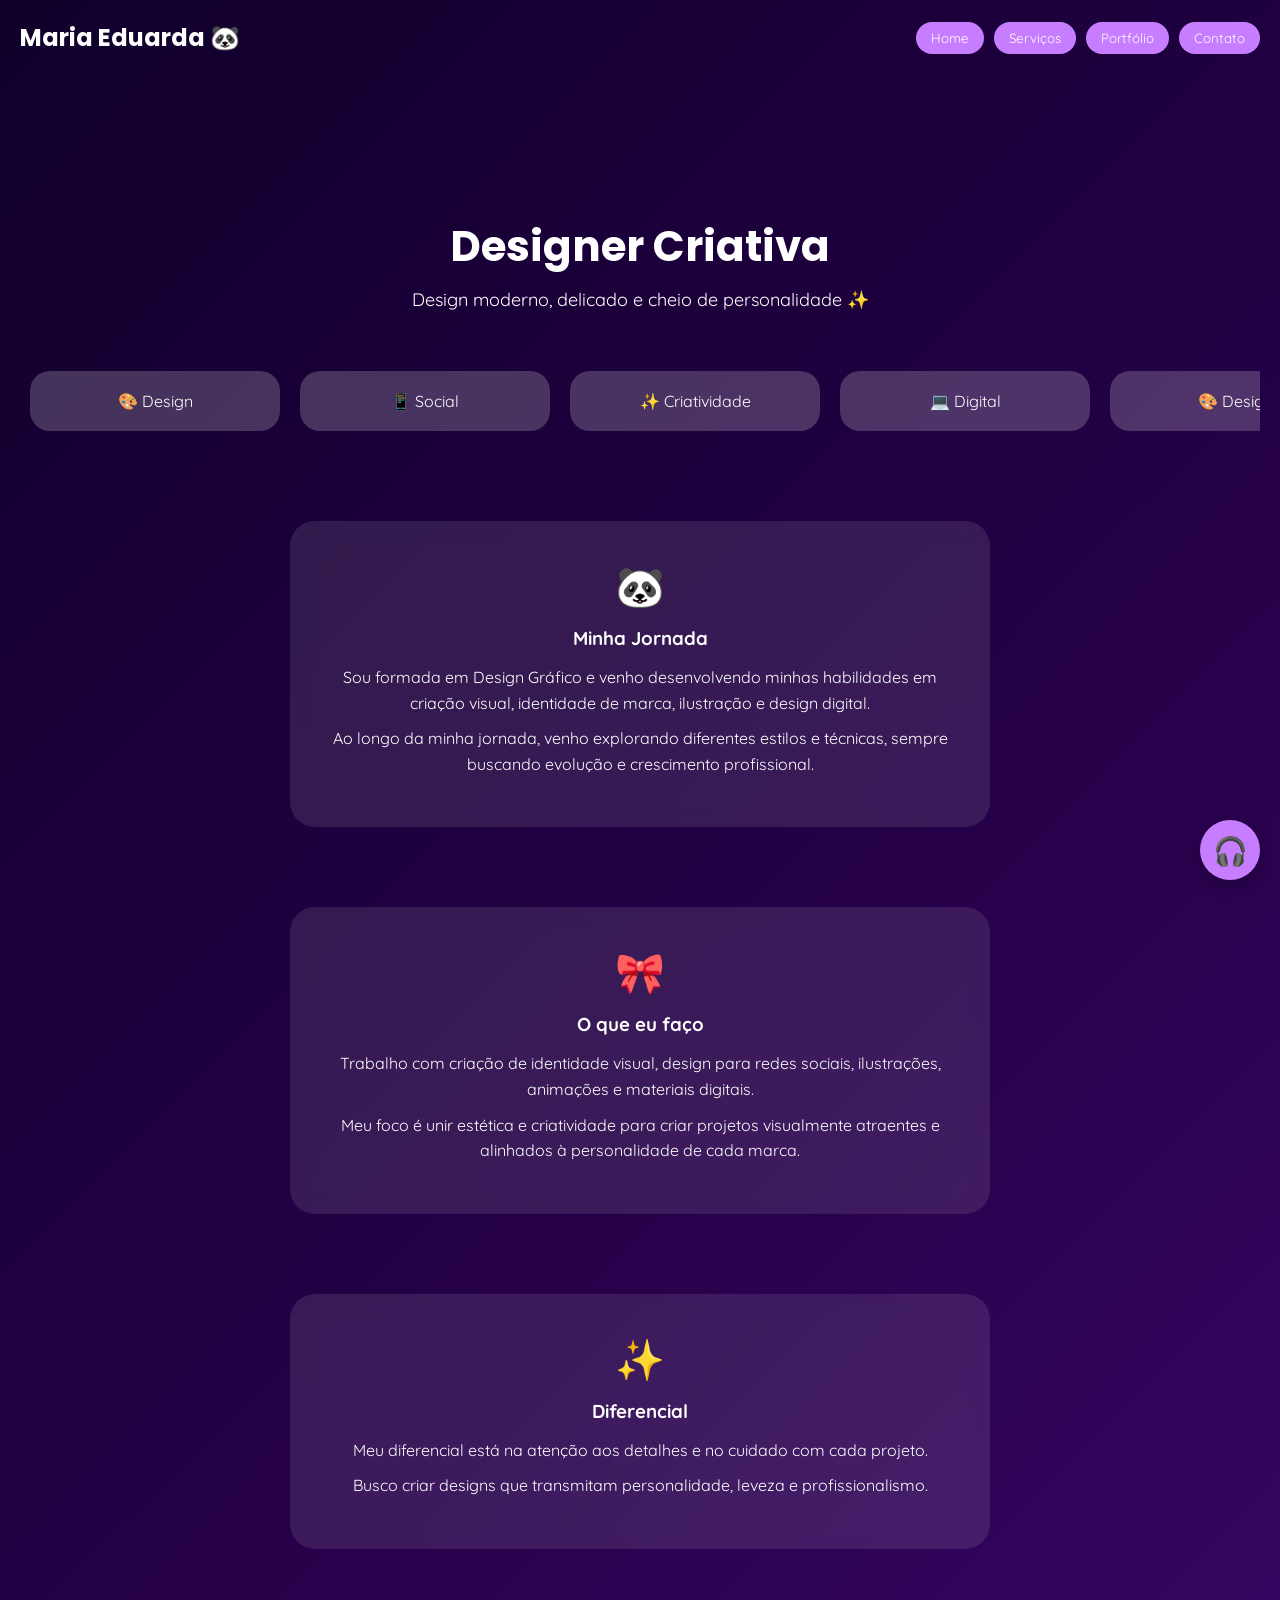
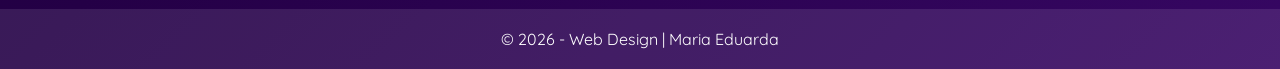
==== index.html @ c770077d "Add files via upload" ====
<!DOCTYPE html>
<html lang="pt-BR">

<head>
  <meta charset="UTF-8">
  <meta name="viewport" content="width=device-width, initial-scale=1.0">

  <title>Maria Eduarda Alves | Portfólio</title>

  <link href="https://fonts.googleapis.com/css2?family=Poppins:wght@300;500;700&family=Quicksand:wght@400;600&display=swap" rel="stylesheet">

  <link rel="stylesheet" href="styles.css">
</head>

<body>

<header>

  <h1>Maria Eduarda 🐼</h1>

  <nav>
    <button onclick="mostrar('home')">Home</button>
    <button onclick="mostrar('servicos')">Serviços</button>
    <button onclick="mostrar('portfolio')">Portfólio</button>
    <button onclick="mostrar('contato')">Contato</button>
  </nav>

</header>


<!-- =========================
     HOME
========================= -->

<section id="home" class="pagina ativa fade">

  <div class="hero">

    <h2>Designer Criativa</h2>

    <p>
      Design moderno, delicado e cheio de personalidade ✨
    </p>

  </div>


  <!-- SLIDER -->

  <div class="slider">

    <div class="slide-track">

      <div class="slide">🎨 Design</div>
      <div class="slide">📱 Social</div>
      <div class="slide">✨ Criatividade</div>
      <div class="slide">💻 Digital</div>

      <div class="slide">🎨 Design</div>
      <div class="slide">📱 Social</div>
      <div class="slide">✨ Criatividade</div>
      <div class="slide">💻 Digital</div>

    </div>

  </div>


  <!-- MINHA JORNADA -->

  <div class="info-box">

    <div class="icon">🐼</div>

    <h3>Minha Jornada</h3>

    <p>
      Sou formada em Design Gráfico e venho desenvolvendo
      minhas habilidades em criação visual, identidade de marca,
      ilustração e design digital.
    </p>

    <p>
      Ao longo da minha jornada, venho explorando diferentes
      estilos e técnicas, sempre buscando evolução e
      crescimento profissional.
    </p>

  </div>


  <!-- O QUE EU FAÇO -->

  <div class="info-box">

    <div class="icon">🎀</div>

    <h3>O que eu faço</h3>

    <p>
      Trabalho com criação de identidade visual, design para
      redes sociais, ilustrações, animações e materiais digitais.
    </p>

    <p>
      Meu foco é unir estética e criatividade para criar projetos
      visualmente atraentes e alinhados à personalidade de cada marca.
    </p>

  </div>


  <!-- DIFERENCIAL -->

  <div class="info-box">

    <div class="icon">✨</div>

    <h3>Diferencial</h3>

    <p>
      Meu diferencial está na atenção aos detalhes e no cuidado
      com cada projeto.
    </p>

    <p>
      Busco criar designs que transmitam personalidade, leveza
      e profissionalismo.
    </p>

  </div>

</section>


<!-- =========================
     SERVIÇOS
========================= -->

<section id="servicos" class="pagina fade">

  <button class="voltar" onclick="voltar()">
    ← Voltar
  </button>

  <h2>Serviços</h2>


  <div class="cards">

    <div class="card">
      Identidade Visual
    </div>

    <div class="card">
      Social Media
    </div>

    <div class="card">
      Design Digital
    </div>

   <div class="card" onclick="mostrar('ilustracao')">
  🎨 Ilustração
</div>
   <div class="card" onclick="mostrar('animacao')">🎬 Animação 2D</div>

  </div>

</section>
<!-- =========================
     ILUSTRAÇÃO
========================= -->

<section id="ilustracao" class="pagina fade">

  <button class="voltar" onclick="voltar()">
    ← Voltar
  </button>

  <h2>Ilustração 🎨</h2>

  <p class="texto-ilustracao">
    Explore meu processo criativo através desta ilustração.
  </p>

  <div class="video-ilustracao">

    <video controls>

      <source
        src="imagens/minha-ilustracao.mp4"
        type="video/mp4"
      >

      Seu navegador não suporta vídeos.

    </video>

  </div>

</section>
<section id="animacao" class="pagina fade">
  <button class="voltar" onclick="voltar()">← Voltar</button>

  <h2>Animação 2D 🎬</h2>

  <p class="texto-ilustracao">
    Confira uma demonstração do meu trabalho com animação 2D,
    explorando movimento, criatividade e narrativa visual.
  </p>

  <div class="video-ilustracao">
    <video controls>
      <source src="imagens/minha-animacao.mp4" type="video/mp4">
      Seu navegador não suporta vídeos.
    </video>
  </div>
</section>
<!-- =========================
     PORTFÓLIO
========================= -->

<section id="portfolio" class="pagina fade">

  <button class="voltar" onclick="voltar()">
    ← Voltar
  </button>


  <h2>Portfólio</h2>


  <!-- =========================
       PROJETO PANDALUNE
  ========================= -->

  <div class="projeto">


    <!-- CAPA -->

    <div class="projeto-capa">

      <img
        src="imagens/pandalune-logo.png"
        alt="Logo da PandaLune"
      >

    </div>


    <!-- INFORMAÇÕES -->

    <div class="projeto-info">

      <span class="categoria">
        IDENTIDADE VISUAL
      </span>

      <h3>PandaLune</h3>

      <p class="subtitulo">
        Papelaria & Presentes
      </p>


      <p>
        A PandaLune é uma marca fictícia de papelaria e presentes
        personalizados, criada para explorar uma identidade visual
        delicada, criativa e acolhedora.
      </p>


      <p>
        O projeto foi desenvolvido a partir do conceito de uma marca
        jovem e criativa, combinando elementos inspirados na estética
        kawaii com uma abordagem visual equilibrada e profissional.
      </p>


      <p>
        O panda foi escolhido como elemento principal da identidade,
        acompanhado da lua como referência ao conceito presente no
        nome "PandaLune".
      </p>

    </div>


    <!-- =========================
         CONCEITO
    ========================= -->

    <div class="projeto-secao">

      <h3>Conceito</h3>

      <p>
        A identidade visual foi desenvolvida para transmitir
        criatividade, delicadeza, acolhimento e personalidade.
      </p>


      <div class="conceitos">


        <div>

          <span>🐼</span>

          <strong>Personalidade</strong>

          <p>
            Um símbolo marcante e amigável.
          </p>

        </div>


        <div>

          <span>🌙</span>

          <strong>Delicadeza</strong>

          <p>
            Elementos suaves e acolhedores.
          </p>

        </div>


        <div>

          <span>✨</span>

          <strong>Criatividade</strong>

          <p>
            Uma identidade jovem e original.
          </p>

        </div>


      </div>

    </div>


    <!-- =========================
         LOGOTIPO
    ========================= -->

    <div class="projeto-secao">

      <h3>Logotipo</h3>

      <p>
        O logotipo combina o panda e a lua como elementos principais,
        criando uma identidade visual simples, memorável e alinhada
        à personalidade da marca.
      </p>


      <div class="imagem-grande">

        <img
          src="imagens/pandalune-logo.png"
          alt="Logotipo PandaLune"
        >

      </div>

    </div>


    <!-- =========================
         APLICAÇÕES
    ========================= -->

    <div class="projeto-secao">

      <h3>Aplicações da identidade</h3>

      <p>
        Para demonstrar a versatilidade da identidade visual,
        a marca foi aplicada em diferentes materiais e produtos.
      </p>


      <div class="galeria-projeto">


        <!-- =========================
             CAMISETA
        ========================= -->

        <div class="item-projeto">

          <div class="grupo-imagens camiseta">

            <img
              src="imagens/pandalune-camisetadobrada.png"
              alt="Camiseta PandaLune dobrada"
            >

            <img
              src="imagens/pandalune-camiseta.png"
              alt="Camiseta PandaLune"
            >

          </div>


          <h4>Camiseta</h4>

          <p>
            Aplicação da identidade visual em vestuário,
            apresentando diferentes formas de visualização da peça.
          </p>

        </div>


        <!-- =========================
             CADERNO
        ========================= -->

        <div class="item-projeto">

          <div class="grupo-imagens caderno">

            <img
              src="imagens/pandalune-caderno.png"
              alt="Caderno PandaLune"
            >

          </div>


          <h4>Caderno</h4>

          <p>
            Aplicação da identidade visual em um produto
            de papelaria.
          </p>

        </div>


        <!-- =========================
             CARTÃO
        ========================= -->

        <div class="item-projeto">

          <div class="grupo-imagens cartao">

            <img
              src="imagens/pandalune-cartao.png"
              alt="Mockup de cartão PandaLune"
            >

            <img
              src="imagens/pandalune-cartaofrente.png"
              alt="Frente do cartão PandaLune"
            >

            <img
              src="imagens/pandalune-cartaoverso.png"
              alt="Verso do cartão PandaLune"
            >

          </div>


          <h4>Cartão de visita</h4>

          <p>
            Material institucional desenvolvido para apresentar
            a identidade visual da marca.
          </p>

        </div>


      </div>

    </div>


    <!-- =========================
         ENCERRAMENTO
    ========================= -->

    <div class="projeto-final">

      <h3>Identidade PandaLune</h3>

      <p>
        Um projeto desenvolvido para explorar a criação de uma
        identidade visual completa e suas aplicações em diferentes
        pontos de contato da marca.
      </p>

      <span>
        Projeto conceitual desenvolvido para portfólio.
      </span>

    </div>


  </div>

</section>


<!-- =========================
     CONTATO
========================= -->

<section id="contato" class="pagina fade">

  <button class="voltar" onclick="voltar()">
    ← Voltar
  </button>


  <h2>Contato</h2>


  <p>
    Email: cepi.mariaeduarda@gmail.com
  </p>


  <div class="banner-final">

    <img
      src="imagens/banner.png"
      alt="Banner do portfólio"
    >

  </div>

</section>


<!-- =========================
     MÚSICA
========================= -->

<div
  class="music-player"
  onclick="toggleMusica()"
>

  <span id="icone-musica">
    🎧
  </span>

</div>


<audio id="musica" loop>

  <source
    src="musica.mp3"
    type="audio/mpeg"
  >

</audio>


<!-- =========================
     RODAPÉ
========================= -->

<footer>

  <p>
    © 2026 - Web Design | Maria Eduarda
  </p>

</footer>


<script src="script.js"></script>

</body>
</html>
---- styles.css ----
/* =========================================
   CONFIGURAÇÕES GERAIS
========================================= */

* {
  margin: 0;
  padding: 0;
  box-sizing: border-box;
}

body {
  font-family: 'Quicksand', sans-serif;
  color: white;
  overflow-x: hidden;

  background: linear-gradient(
    135deg,
    #10002b,
    #240046,
    #3c096c,
    #5a189a,
    #7b2cbf,
    #9d4edd,
    #c77dff,
    #e0aaff
  );

  background-size: 400% 400%;

  animation: gradient 10s infinite;
}


@keyframes gradient {

  0% {
    background-position: 0%;
  }

  50% {
    background-position: 100%;
  }

  100% {
    background-position: 0%;
  }

}


/* =========================================
   HEADER
========================================= */

header {

  display: flex;

  justify-content: space-between;

  align-items: center;

  padding: 20px;

}


header h1 {

  font-family: 'Poppins', sans-serif;

  font-size: 24px;

}


nav {

  display: flex;

  gap: 10px;

  flex-wrap: wrap;

}


button {

  padding: 8px 15px;

  border-radius: 20px;

  border: none;

  background: #c77dff;

  color: white;

  cursor: pointer;

  font-family: 'Quicksand', sans-serif;

  transition: 0.3s;

}


button:hover {

  transform: scale(1.05);

  background: #e0aaff;

}


/* =========================================
   PÁGINAS
========================================= */

.pagina {

  display: none;

  padding: 60px 20px;

  text-align: center;

  min-height: 100vh;

}


.ativa {

  display: block;

}


/* =========================================
   ANIMAÇÃO
========================================= */

.fade {

  animation: fade 0.6s;

}


@keyframes fade {

  from {

    opacity: 0;

    transform: translateY(20px);

  }

  to {

    opacity: 1;

  }

}


/* =========================================
   HERO
========================================= */

.hero {

  margin-top: 80px;

}


.hero h2 {

  font-family: 'Poppins', sans-serif;

  font-size: 42px;

  margin-bottom: 10px;

}


.hero p {

  font-size: 18px;

}


/* =========================================
   SLIDER
========================================= */

.slider {

  overflow: hidden;

  margin: 50px 0;

}


.slide-track {

  display: flex;

  width: max-content;

  animation: scroll 15s linear infinite;

}


.slide {

  width: 250px;

  margin: 10px;

  padding: 20px;

  background: rgba(255,255,255,0.2);

  border-radius: 20px;

}


@keyframes scroll {

  0% {

    transform: translateX(0);

  }

  100% {

    transform: translateX(-50%);

  }

}


/* =========================================
   CARDS
========================================= */

.cards {

  display: flex;

  justify-content: center;

  gap: 20px;

  flex-wrap: wrap;

  margin-top: 40px;

}


.card {

  padding: 20px;

  background: rgba(255,255,255,0.2);

  border-radius: 20px;

  transition: 0.3s;

}


.card:hover {

  transform: scale(1.05);

}


/* =========================================
   INFO BOX
========================================= */

.info-box {

  margin-top: 80px;

  padding: 40px;

  max-width: 700px;

  margin-left: auto;

  margin-right: auto;

  background: rgba(255,255,255,0.1);

  border-radius: 25px;

  backdrop-filter: blur(10px);

  animation: aparecer 1s ease;

}


.icon {

  font-size: 40px;

}


.info-box h3 {

  margin: 15px 0;

}


.info-box p {

  margin-bottom: 10px;

  line-height: 1.6;

}


@keyframes aparecer {

  from {

    opacity: 0;

    transform: translateY(40px);

  }

  to {

    opacity: 1;

  }

}


/* =========================================
   PROJETO
========================================= */

.projeto {

  width: 90%;

  max-width: 1100px;

  margin: 40px auto;

}


/* =========================================
   CAPA DO PROJETO
========================================= */

.projeto-capa {

  width: 100%;

  margin-bottom: 45px;

  text-align: center;

}


.projeto-capa img {

  width: 100%;

  max-width: 850px;

  max-height: 500px;

  object-fit: contain;

  border-radius: 20px;

}


/* =========================================
   INFORMAÇÕES DO PROJETO
========================================= */

.projeto-info {

  max-width: 850px;

  margin: 0 auto 60px;

  text-align: left;

}


.categoria {

  display: inline-block;

  font-size: 12px;

  letter-spacing: 2px;

  font-weight: 600;

  margin-bottom: 10px;

}


.projeto-info h3 {

  font-family: 'Poppins', sans-serif;

  font-size: 38px;

  margin: 5px 0;

}


.subtitulo {

  font-size: 18px;

  font-weight: 600;

  margin-bottom: 25px;

}


.projeto-info p {

  line-height: 1.8;

  margin-bottom: 18px;

}


/* =========================================
   SEÇÕES DO PROJETO
========================================= */

.projeto-secao {

  margin: 70px auto;

  max-width: 1000px;

  text-align: center;

}


.projeto-secao h3 {

  font-family: 'Poppins', sans-serif;

  font-size: 30px;

  margin-bottom: 15px;

}


.projeto-secao > p {

  max-width: 750px;

  margin: 0 auto 30px;

  line-height: 1.7;

}


/* =========================================
   CONCEITOS
========================================= */

.conceitos {

  display: flex;

  justify-content: center;

  gap: 25px;

  flex-wrap: wrap;

  margin-top: 35px;

}


.conceitos div {

  width: 220px;

  padding: 25px;

  border-radius: 18px;

  background: rgba(255,255,255,0.08);

}


.conceitos span {

  display: block;

  font-size: 35px;

  margin-bottom: 12px;

}


.conceitos strong {

  display: block;

  margin-bottom: 8px;

}


.conceitos p {

  font-size: 14px;

  line-height: 1.5;

}


/* =========================================
   LOGOTIPO
========================================= */

.imagem-grande {

  width: 100%;

  margin-top: 30px;

}


.imagem-grande img {

  width: 100%;

  max-width: 800px;

  max-height: 600px;

  object-fit: contain;

  border-radius: 20px;

  transition: transform 0.3s ease;

}


.imagem-grande img:hover {

  transform: scale(1.02);

}


/* =========================================
   GALERIA DE APLICAÇÕES
========================================= */

.galeria-projeto {

  display: grid;

  grid-template-columns: repeat(3, 1fr);

  gap: 30px;

  margin-top: 40px;

  align-items: start;

}


/* =========================================
   CADA MATERIAL
========================================= */

.item-projeto {

  padding: 18px;

  border-radius: 20px;

  background: rgba(255,255,255,0.06);

  transition: transform 0.3s ease;

}


.item-projeto:hover {

  transform: translateY(-5px);

}


/* =========================================
   GRUPO DE IMAGENS
========================================= */

.grupo-imagens {

  display: flex;

  flex-wrap: wrap;

  justify-content: center;

  align-items: center;

  gap: 10px;

  margin-bottom: 15px;

}


/* =========================================
   IMAGENS DA CAMISETA
========================================= */

.grupo-imagens.camiseta img {

  width: calc(50% - 5px);

  height: 200px;

  object-fit: contain;

  border-radius: 15px;

}


/* =========================================
   IMAGEM DO CADERNO
========================================= */

.grupo-imagens.caderno img {

  width: 100%;

  height: 420px;

  object-fit: contain;

  border-radius: 15px;

}


/* =========================================
   IMAGENS DO CARTÃO
========================================= */

.grupo-imagens.cartao img {

  width: calc(50% - 5px);

  height: 180px;

  object-fit: contain;

  border-radius: 15px;

}


/* A terceira imagem ocupa uma linha inteira */

.grupo-imagens.cartao img:last-child {

  width: 100%;

}


/* =========================================
   EFEITO NAS IMAGENS
========================================= */

.grupo-imagens img {

  transition: transform 0.3s ease;

}


.grupo-imagens img:hover {

  transform: scale(1.04);

}


/* =========================================
   TEXTO DOS MATERIAIS
========================================= */

.item-projeto h4 {

  font-size: 18px;

  margin: 15px 0 5px;

}


.item-projeto p {

  font-size: 14px;

  line-height: 1.5;

}


/* =========================================
   FINAL DO PROJETO
========================================= */

.projeto-final {

  max-width: 800px;

  margin: 80px auto 30px;

  text-align: center;

  padding: 40px;

  border-radius: 25px;

  background: rgba(255,255,255,0.08);

}


.projeto-final h3 {

  font-size: 28px;

  margin-bottom: 15px;

}


.projeto-final p {

  line-height: 1.7;

}


.projeto-final span {

  display: block;

  margin-top: 20px;

  font-size: 12px;

  opacity: 0.7;

}


/* =========================================
   BOTÃO VOLTAR
========================================= */

.voltar {

  margin-bottom: 30px;

}


/* =========================================
   BANNER FINAL
========================================= */

.banner-final {

  margin-top: 80px;

  display: flex;

  justify-content: center;

}


.banner-final img {

  width: 90%;

  max-width: 800px;

  border-radius: 20px;

  opacity: 0;

  transform: translateY(30px);

  animation: aparecerImagem 1s ease forwards;

}


@keyframes aparecerImagem {

  to {

    opacity: 1;

    transform: translateY(0);

  }

}


/* =========================================
   BOTÃO DE MÚSICA
========================================= */

.music-player {

  position: fixed;

  bottom: 20px;

  right: 20px;

  width: 60px;

  height: 60px;

  background: #c77dff;

  border-radius: 50%;

  display: flex;

  align-items: center;

  justify-content: center;

  font-size: 28px;

  cursor: pointer;

  box-shadow: 0 5px 15px rgba(0,0,0,0.3);

  transition: 0.3s;

  z-index: 1000;

}


.music-player:hover {

  transform: scale(1.1);

}


/* =========================================
   RODAPÉ
========================================= */

footer {

  text-align: center;

  padding: 20px;

  background: rgba(255,255,255,0.1);

}


/* =========================================
   COMPUTADOR / TABLET
========================================= */

@media (max-width: 900px) {

  .galeria-projeto {

    grid-template-columns: 1fr;

  }

}


/* =========================================
   CELULAR
========================================= */

@media (max-width: 768px) {

  header {

    flex-direction: column;

    gap: 15px;

  }


  nav {

    justify-content: center;

  }


  .cards {

    flex-direction: column;

    align-items: center;

  }


  .hero {

    margin-top: 40px;

  }


  .hero h2 {

    font-size: 32px;

  }


  .projeto {

    width: 92%;

  }


  .projeto-info h3 {

    font-size: 30px;

  }


  .galeria-projeto {

    grid-template-columns: 1fr;

  }


  .grupo-imagens.camiseta img {

    width: 100%;

    height: auto;

    max-height: 400px;

  }


  .grupo-imagens.cartao img {

    width: 100%;

    height: auto;

    max-height: 400px;

  }


  .grupo-imagens.cartao img:last-child {

    width: 100%;

  }


  .grupo-imagens.caderno img {

    height: auto;

    max-height: 450px;

  }


  .conceitos {

    flex-direction: column;

    align-items: center;

  }


  .conceitos div {

    width: 80%;

  }


  .projeto-final {

    padding: 25px;

  }

}/* =========================================
   VÍDEO DE ILUSTRAÇÃO
========================================= */

.texto-ilustracao {
  max-width: 650px;
  margin: 20px auto 40px;
  line-height: 1.7;
}

.video-ilustracao {
  width: 90%;
  max-width: 900px;
  margin: 0 auto;
  padding: 15px;

  background: rgba(255,255,255,0.08);

  border-radius: 25px;

  backdrop-filter: blur(10px);

  box-shadow: 0 10px 30px rgba(0,0,0,0.2);
}

.video-ilustracao video {
  width: 100%;
  max-height: 600px;

  display: block;

  border-radius: 18px;
}
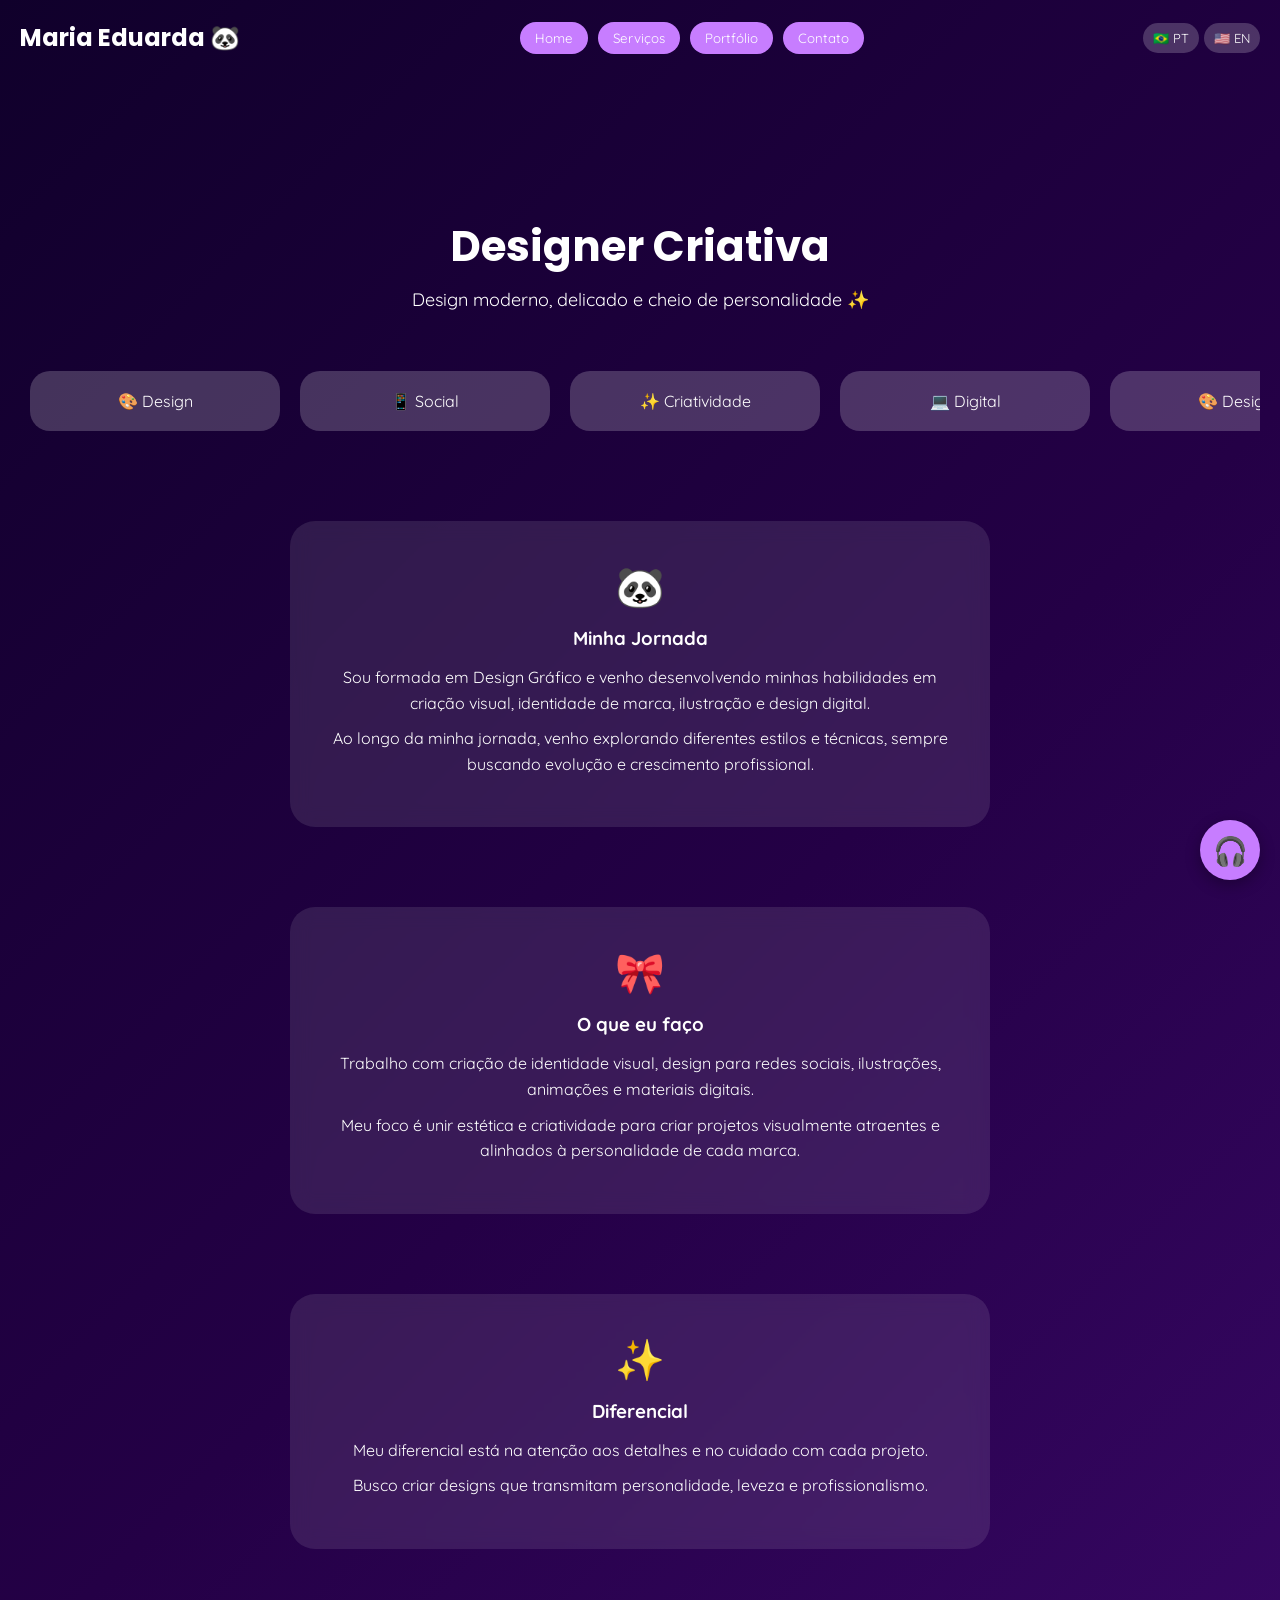
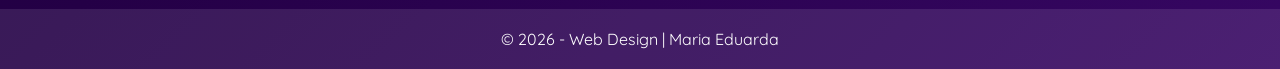
==== commit ddbbf663: "Add files via upload" ====
--- a/index.html
+++ b/index.html
@@ -19,11 +19,33 @@
   <h1>Maria Eduarda 🐼</h1>
 
   <nav>
-    <button onclick="mostrar('home')">Home</button>
-    <button onclick="mostrar('servicos')">Serviços</button>
-    <button onclick="mostrar('portfolio')">Portfólio</button>
-    <button onclick="mostrar('contato')">Contato</button>
+    <button onclick="mostrar('home')" data-pt="Home" data-en="Home">Home</button>
+
+    <button onclick="mostrar('servicos')" data-pt="Serviços" data-en="Services">
+      Serviços
+    </button>
+
+    <button onclick="mostrar('portfolio')" data-pt="Portfólio" data-en="Portfolio">
+      Portfólio
+    </button>
+
+    <button onclick="mostrar('contato')" data-pt="Contato" data-en="Contact">
+      Contato
+    </button>
   </nav>
+
+  <!-- BOTÃO DE IDIOMA -->
+  <div class="language-switcher">
+
+    <button onclick="changeLanguage('pt')">
+      🇧🇷 PT
+    </button>
+
+    <button onclick="changeLanguage('en')">
+      🇺🇸 EN
+    </button>
+
+  </div>
 
 </header>
 
@@ -36,11 +58,17 @@
 
   <div class="hero">
 
-    <h2>Designer Criativa</h2>
-
-    <p>
-      Design moderno, delicado e cheio de personalidade ✨
-    </p>
+  <h2
+  data-pt="Designer Criativa"
+  data-en="Creative Designer">
+  Designer Criativa
+</h2>
+
+<p
+  data-pt="Design moderno, delicado e cheio de personalidade ✨"
+  data-en="Modern, delicate design full of personality ✨">
+  Design moderno, delicado e cheio de personalidade ✨
+</p>
 
   </div>
 
@@ -51,15 +79,37 @@
 
     <div class="slide-track">
 
-      <div class="slide">🎨 Design</div>
-      <div class="slide">📱 Social</div>
-      <div class="slide">✨ Criatividade</div>
-      <div class="slide">💻 Digital</div>
-
-      <div class="slide">🎨 Design</div>
-      <div class="slide">📱 Social</div>
-      <div class="slide">✨ Criatividade</div>
-      <div class="slide">💻 Digital</div>
+    <div class="slide" data-pt="🎨 Design" data-en="🎨 Design">
+  🎨 Design
+</div>
+
+<div class="slide" data-pt="📱 Social" data-en="📱 Social">
+  📱 Social
+</div>
+
+<div class="slide" data-pt="✨ Criatividade" data-en="✨ Creativity">
+  ✨ Criatividade
+</div>
+
+<div class="slide" data-pt="💻 Digital" data-en="💻 Digital">
+  💻 Digital
+</div>
+
+<div class="slide" data-pt="🎨 Design" data-en="🎨 Design">
+  🎨 Design
+</div>
+
+<div class="slide" data-pt="📱 Social" data-en="📱 Social">
+  📱 Social
+</div>
+
+<div class="slide" data-pt="✨ Criatividade" data-en="✨ Creativity">
+  ✨ Criatividade
+</div>
+
+<div class="slide" data-pt="💻 Digital" data-en="💻 Digital">
+  💻 Digital
+</div>
 
     </div>
 
@@ -72,19 +122,27 @@
 
     <div class="icon">🐼</div>
 
-    <h3>Minha Jornada</h3>
-
-    <p>
-      Sou formada em Design Gráfico e venho desenvolvendo
-      minhas habilidades em criação visual, identidade de marca,
-      ilustração e design digital.
-    </p>
-
-    <p>
-      Ao longo da minha jornada, venho explorando diferentes
-      estilos e técnicas, sempre buscando evolução e
-      crescimento profissional.
-    </p>
+  <h3
+  data-pt="Minha Jornada"
+  data-en="My Journey">
+  Minha Jornada
+</h3>
+
+   <p
+  data-pt="Sou formada em Design Gráfico e venho desenvolvendo minhas habilidades em criação visual, identidade de marca, ilustração e design digital."
+  data-en="I have a degree in Graphic Design and have been developing my skills in visual design, brand identity, illustration, and digital design.">
+  Sou formada em Design Gráfico e venho desenvolvendo
+  minhas habilidades em criação visual, identidade de marca,
+  ilustração e design digital.
+</p>
+
+<p
+  data-pt="Ao longo da minha jornada, venho explorando diferentes estilos e técnicas, sempre buscando evolução e crescimento profissional."
+  data-en="Throughout my journey, I have explored different styles and techniques, always seeking professional growth and improvement.">
+  Ao longo da minha jornada, venho explorando diferentes
+  estilos e técnicas, sempre buscando evolução e
+  crescimento profissional.
+</p>
 
   </div>
 
@@ -95,17 +153,25 @@
 
     <div class="icon">🎀</div>
 
-    <h3>O que eu faço</h3>
-
-    <p>
-      Trabalho com criação de identidade visual, design para
-      redes sociais, ilustrações, animações e materiais digitais.
-    </p>
-
-    <p>
-      Meu foco é unir estética e criatividade para criar projetos
-      visualmente atraentes e alinhados à personalidade de cada marca.
-    </p>
+   <h3
+  data-pt="O que eu faço"
+  data-en="What I Do">
+  O que eu faço
+</h3>
+
+  <p
+  data-pt="Trabalho com criação de identidade visual, design para redes sociais, ilustrações, animações e materiais digitais."
+  data-en="I work with visual identity, social media design, illustrations, animations, and digital materials.">
+  Trabalho com criação de identidade visual, design para
+  redes sociais, ilustrações, animações e materiais digitais.
+</p>
+
+<p
+  data-pt="Meu foco é unir estética e criatividade para criar projetos visualmente atraentes e alinhados à personalidade de cada marca."
+  data-en="My focus is to combine aesthetics and creativity to create visually appealing projects that reflect each brand's personality.">
+  Meu foco é unir estética e criatividade para criar projetos
+  visualmente atraentes e alinhados à personalidade de cada marca.
+</p>
 
   </div>
 
@@ -116,17 +182,25 @@
 
     <div class="icon">✨</div>
 
-    <h3>Diferencial</h3>
-
-    <p>
-      Meu diferencial está na atenção aos detalhes e no cuidado
-      com cada projeto.
-    </p>
-
-    <p>
-      Busco criar designs que transmitam personalidade, leveza
-      e profissionalismo.
-    </p>
+    <h3
+  data-pt="Diferencial"
+  data-en="My Difference">
+  Diferencial
+</h3>
+
+  <p
+  data-pt="Meu diferencial está na atenção aos detalhes e no cuidado com cada projeto."
+  data-en="My difference lies in my attention to detail and the care I put into each project.">
+  Meu diferencial está na atenção aos detalhes e no cuidado
+  com cada projeto.
+</p>
+
+<p
+  data-pt="Busco criar designs que transmitam personalidade, leveza e profissionalismo."
+  data-en="I aim to create designs that convey personality, creativity, and professionalism.">
+  Busco criar designs que transmitam personalidade, leveza
+  e profissionalismo.
+</p>
 
   </div>
 
@@ -139,31 +213,50 @@
 
 <section id="servicos" class="pagina fade">
 
-  <button class="voltar" onclick="voltar()">
-    ← Voltar
-  </button>
-
-  <h2>Serviços</h2>
-
-
-  <div class="cards">
-
-    <div class="card">
-      Identidade Visual
-    </div>
-
-    <div class="card">
-      Social Media
-    </div>
-
-    <div class="card">
-      Design Digital
-    </div>
-
-   <div class="card" onclick="mostrar('ilustracao')">
+ <button class="voltar" onclick="voltar()"
+  data-pt="← Voltar"
+  data-en="← Back">
+  ← Voltar
+</button>
+
+  <h2
+  data-pt="Serviços"
+  data-en="Services">
+  Serviços
+</h2>
+
+
+ <div class="card"
+  data-pt="Identidade Visual"
+  data-en="Visual Identity">
+  Identidade Visual
+</div>
+
+<div class="card"
+  data-pt="Social Media"
+  data-en="Social Media">
+  Social Media
+</div>
+
+<div class="card"
+  data-pt="Design Digital"
+  data-en="Digital Design">
+  Design Digital
+</div>
+
+<div class="card"
+  onclick="mostrar('ilustracao')"
+  data-pt="🎨 Ilustração"
+  data-en="🎨 Illustration">
   🎨 Ilustração
 </div>
-   <div class="card" onclick="mostrar('animacao')">🎬 Animação 2D</div>
+
+<div class="card"
+  onclick="mostrar('animacao')"
+  data-pt="🎬 Animação 2D"
+  data-en="🎬 2D Animation">
+  🎬 Animação 2D
+</div>
 
   </div>
 
@@ -178,11 +271,18 @@
     ← Voltar
   </button>
 
-  <h2>Ilustração 🎨</h2>
-
-  <p class="texto-ilustracao">
-    Explore meu processo criativo através desta ilustração.
-  </p>
+  <h2
+  data-pt="Ilustração 🎨"
+  data-en="Illustration 🎨">
+  Ilustração 🎨
+</h2>
+
+<p
+  class="texto-ilustracao"
+  data-pt="Explore meu processo criativo através desta ilustração."
+  data-en="Explore my creative process through this illustration.">
+  Explore meu processo criativo através desta ilustração.
+</p>
 
   <div class="video-ilustracao">
 
@@ -203,12 +303,19 @@
 <section id="animacao" class="pagina fade">
   <button class="voltar" onclick="voltar()">← Voltar</button>
 
-  <h2>Animação 2D 🎬</h2>
-
-  <p class="texto-ilustracao">
-    Confira uma demonstração do meu trabalho com animação 2D,
-    explorando movimento, criatividade e narrativa visual.
-  </p>
+  <h2
+  data-pt="Animação 2D 🎬"
+  data-en="2D Animation 🎬">
+  Animação 2D 🎬
+</h2>
+
+<p
+  class="texto-ilustracao"
+  data-pt="Confira uma demonstração do meu trabalho com animação 2D, explorando movimento, criatividade e narrativa visual."
+  data-en="Check out a demonstration of my 2D animation work, exploring movement, creativity, and visual storytelling.">
+  Confira uma demonstração do meu trabalho com animação 2D,
+  explorando movimento, criatividade e narrativa visual.
+</p>
 
   <div class="video-ilustracao">
     <video controls>
@@ -254,37 +361,48 @@
 
     <div class="projeto-info">
 
-      <span class="categoria">
-        IDENTIDADE VISUAL
-      </span>
-
-      <h3>PandaLune</h3>
-
-      <p class="subtitulo">
-        Papelaria & Presentes
-      </p>
-
-
-      <p>
-        A PandaLune é uma marca fictícia de papelaria e presentes
-        personalizados, criada para explorar uma identidade visual
-        delicada, criativa e acolhedora.
-      </p>
-
-
-      <p>
-        O projeto foi desenvolvido a partir do conceito de uma marca
-        jovem e criativa, combinando elementos inspirados na estética
-        kawaii com uma abordagem visual equilibrada e profissional.
-      </p>
-
-
-      <p>
-        O panda foi escolhido como elemento principal da identidade,
-        acompanhado da lua como referência ao conceito presente no
-        nome "PandaLune".
-      </p>
-
+    <span
+  class="categoria"
+  data-pt="IDENTIDADE VISUAL"
+  data-en="VISUAL IDENTITY">
+  IDENTIDADE VISUAL
+</span>
+
+   <h3>PandaLune</h3>
+
+<p
+  class="subtitulo"
+  data-pt="Papelaria & Presentes"
+  data-en="Stationery & Gifts">
+  Papelaria & Presentes
+</p>
+
+
+    <p
+  data-pt="A PandaLune é uma marca fictícia de papelaria e presentes personalizados, criada para explorar uma identidade visual delicada, criativa e acolhedora."
+  data-en="PandaLune is a fictional stationery and personalized gifts brand created to explore a delicate, creative, and welcoming visual identity.">
+  A PandaLune é uma marca fictícia de papelaria e presentes
+  personalizados, criada para explorar uma identidade visual
+  delicada, criativa e acolhedora.
+</p>
+
+
+     <p
+  data-pt="O projeto foi desenvolvido a partir do conceito de uma marca jovem e criativa, combinando elementos inspirados na estética kawaii com uma abordagem visual equilibrada e profissional."
+  data-en="The project was developed around the concept of a young and creative brand, combining elements inspired by kawaii aesthetics with a balanced and professional visual approach.">
+  O projeto foi desenvolvido a partir do conceito de uma marca
+  jovem e criativa, combinando elementos inspirados na estética
+  kawaii com uma abordagem visual equilibrada e profissional.
+</p>
+
+
+<p
+  data-pt='O panda foi escolhido como elemento principal da identidade, acompanhado da lua como referência ao conceito presente no nome "PandaLune".'
+  data-en='The panda was chosen as the main element of the identity, accompanied by the moon as a reference to the concept represented in the name "PandaLune".'>
+  O panda foi escolhido como elemento principal da identidade,
+  acompanhado da lua como referência ao conceito presente no
+  nome "PandaLune".
+</p>
     </div>
 
 
@@ -302,18 +420,28 @@
       </p>
 
 
-      <div class="conceitos">
+     <h3
+  data-pt="Conceito"
+  data-en="Concept">
+  Conceito
+</h3>
 
 
         <div>
 
           <span>🐼</span>
 
-          <strong>Personalidade</strong>
-
-          <p>
-            Um símbolo marcante e amigável.
-          </p>
+         <strong
+  data-pt="Personalidade"
+  data-en="Personality">
+  Personalidade
+</strong>
+
+        <p
+  data-pt="Um símbolo marcante e amigável."
+  data-en="A memorable and friendly symbol.">
+  Um símbolo marcante e amigável.
+</p>
 
         </div>
 
@@ -322,11 +450,17 @@
 
           <span>🌙</span>
 
-          <strong>Delicadeza</strong>
-
-          <p>
-            Elementos suaves e acolhedores.
-          </p>
+        <strong
+  data-pt="Delicadeza"
+  data-en="Delicacy">
+  Delicadeza
+</strong>
+
+         <p
+  data-pt="Elementos suaves e acolhedores."
+  data-en="Soft and welcoming elements.">
+  Elementos suaves e acolhedores.
+</p>
 
         </div>
 
@@ -335,11 +469,17 @@
 
           <span>✨</span>
 
-          <strong>Criatividade</strong>
-
-          <p>
-            Uma identidade jovem e original.
-          </p>
+        <strong
+  data-pt="Criatividade"
+  data-en="Creativity">
+  Criatividade
+</strong>
+
+         <p
+  data-pt="Uma identidade jovem e original."
+  data-en="A young and original identity.">
+  Uma identidade jovem e original.
+</p>
 
         </div>
 
@@ -355,14 +495,19 @@
 
     <div class="projeto-secao">
 
-      <h3>Logotipo</h3>
-
-      <p>
-        O logotipo combina o panda e a lua como elementos principais,
-        criando uma identidade visual simples, memorável e alinhada
-        à personalidade da marca.
-      </p>
-
+     <h3
+  data-pt="Logotipo"
+  data-en="Logo">
+  Logotipo
+</h3>
+
+     <p
+  data-pt="O logotipo combina o panda e a lua como elementos principais, criando uma identidade visual simples, memorável e alinhada à personalidade da marca."
+  data-en="The logo combines the panda and the moon as the main elements, creating a simple, memorable visual identity aligned with the personality of the brand.">
+  O logotipo combina o panda e a lua como elementos principais,
+  criando uma identidade visual simples, memorável e alinhada
+  à personalidade da marca.
+</p>
 
       <div class="imagem-grande">
 
@@ -382,12 +527,18 @@
 
     <div class="projeto-secao">
 
-      <h3>Aplicações da identidade</h3>
-
-      <p>
-        Para demonstrar a versatilidade da identidade visual,
-        a marca foi aplicada em diferentes materiais e produtos.
-      </p>
+      <h3
+  data-pt="Aplicações da identidade"
+  data-en="Brand Applications">
+  Aplicações da identidade
+</h3>
+
+      <p
+  data-pt="Para demonstrar a versatilidade da identidade visual, a marca foi aplicada em diferentes materiais e produtos."
+  data-en="To demonstrate the versatility of the visual identity, the brand was applied to different materials and products.">
+  Para demonstrar a versatilidade da identidade visual,
+  a marca foi aplicada em diferentes materiais e produtos.
+</p>
 
 
       <div class="galeria-projeto">
@@ -414,12 +565,18 @@
           </div>
 
 
-          <h4>Camiseta</h4>
-
-          <p>
-            Aplicação da identidade visual em vestuário,
-            apresentando diferentes formas de visualização da peça.
-          </p>
+          <h4
+  data-pt="Camiseta"
+  data-en="T-Shirt">
+  Camiseta
+</h4>
+
+          <p
+  data-pt="Aplicação da identidade visual em vestuário, apresentando diferentes formas de visualização da peça."
+  data-en="Application of the visual identity to clothing, presenting different ways of visualizing the piece.">
+  Aplicação da identidade visual em vestuário,
+  apresentando diferentes formas de visualização da peça.
+</p>
 
         </div>
 
@@ -440,12 +597,18 @@
           </div>
 
 
-          <h4>Caderno</h4>
-
-          <p>
-            Aplicação da identidade visual em um produto
-            de papelaria.
-          </p>
+        <h4
+  data-pt="Caderno"
+  data-en="Notebook">
+  Caderno
+</h4>
+
+          <p
+  data-pt="Aplicação da identidade visual em um produto de papelaria."
+  data-en="Application of the visual identity to a stationery product.">
+  Aplicação da identidade visual em um produto
+  de papelaria.
+</p>
 
         </div>
 
@@ -476,12 +639,18 @@
           </div>
 
 
-          <h4>Cartão de visita</h4>
-
-          <p>
-            Material institucional desenvolvido para apresentar
-            a identidade visual da marca.
-          </p>
+          <h4
+  data-pt="Cartão de visita"
+  data-en="Business Card">
+  Cartão de visita
+</h4>
+
+          <p
+  data-pt="Material institucional desenvolvido para apresentar a identidade visual da marca."
+  data-en="Institutional material developed to showcase the brand's visual identity.">
+  Material institucional desenvolvido para apresentar
+  a identidade visual da marca.
+</p>
 
         </div>
 
@@ -528,12 +697,20 @@
   </button>
 
 
-  <h2>Contato</h2>
-
-
-  <p>
-    Email: cepi.mariaeduarda@gmail.com
-  </p>
+<h2
+  data-pt="Contato"
+  data-en="Contact">
+  Contato
+</h2>
+
+<p>
+  <span
+    data-pt="Email:"
+    data-en="Email:">
+    Email:
+  </span>
+  cepi.mariaeduarda@gmail.com
+</p>
 
 
   <div class="banner-final">
--- a/styles.css
+++ b/styles.css
@@ -1107,4 +1107,38 @@
   display: block;
 
   border-radius: 18px;
+}/* =========================================
+   SELETOR DE IDIOMA
+========================================= */
+
+.language-switcher {
+
+  display: flex;
+
+  gap: 5px;
+
+  align-items: center;
+
+}
+
+
+.language-switcher button {
+
+  padding: 7px 10px;
+
+  border-radius: 15px;
+
+  font-size: 13px;
+
+  background: rgba(255,255,255,0.2);
+
+}
+
+
+.language-switcher button:hover {
+
+  background: #e0aaff;
+
+  transform: scale(1.05);
+
 }
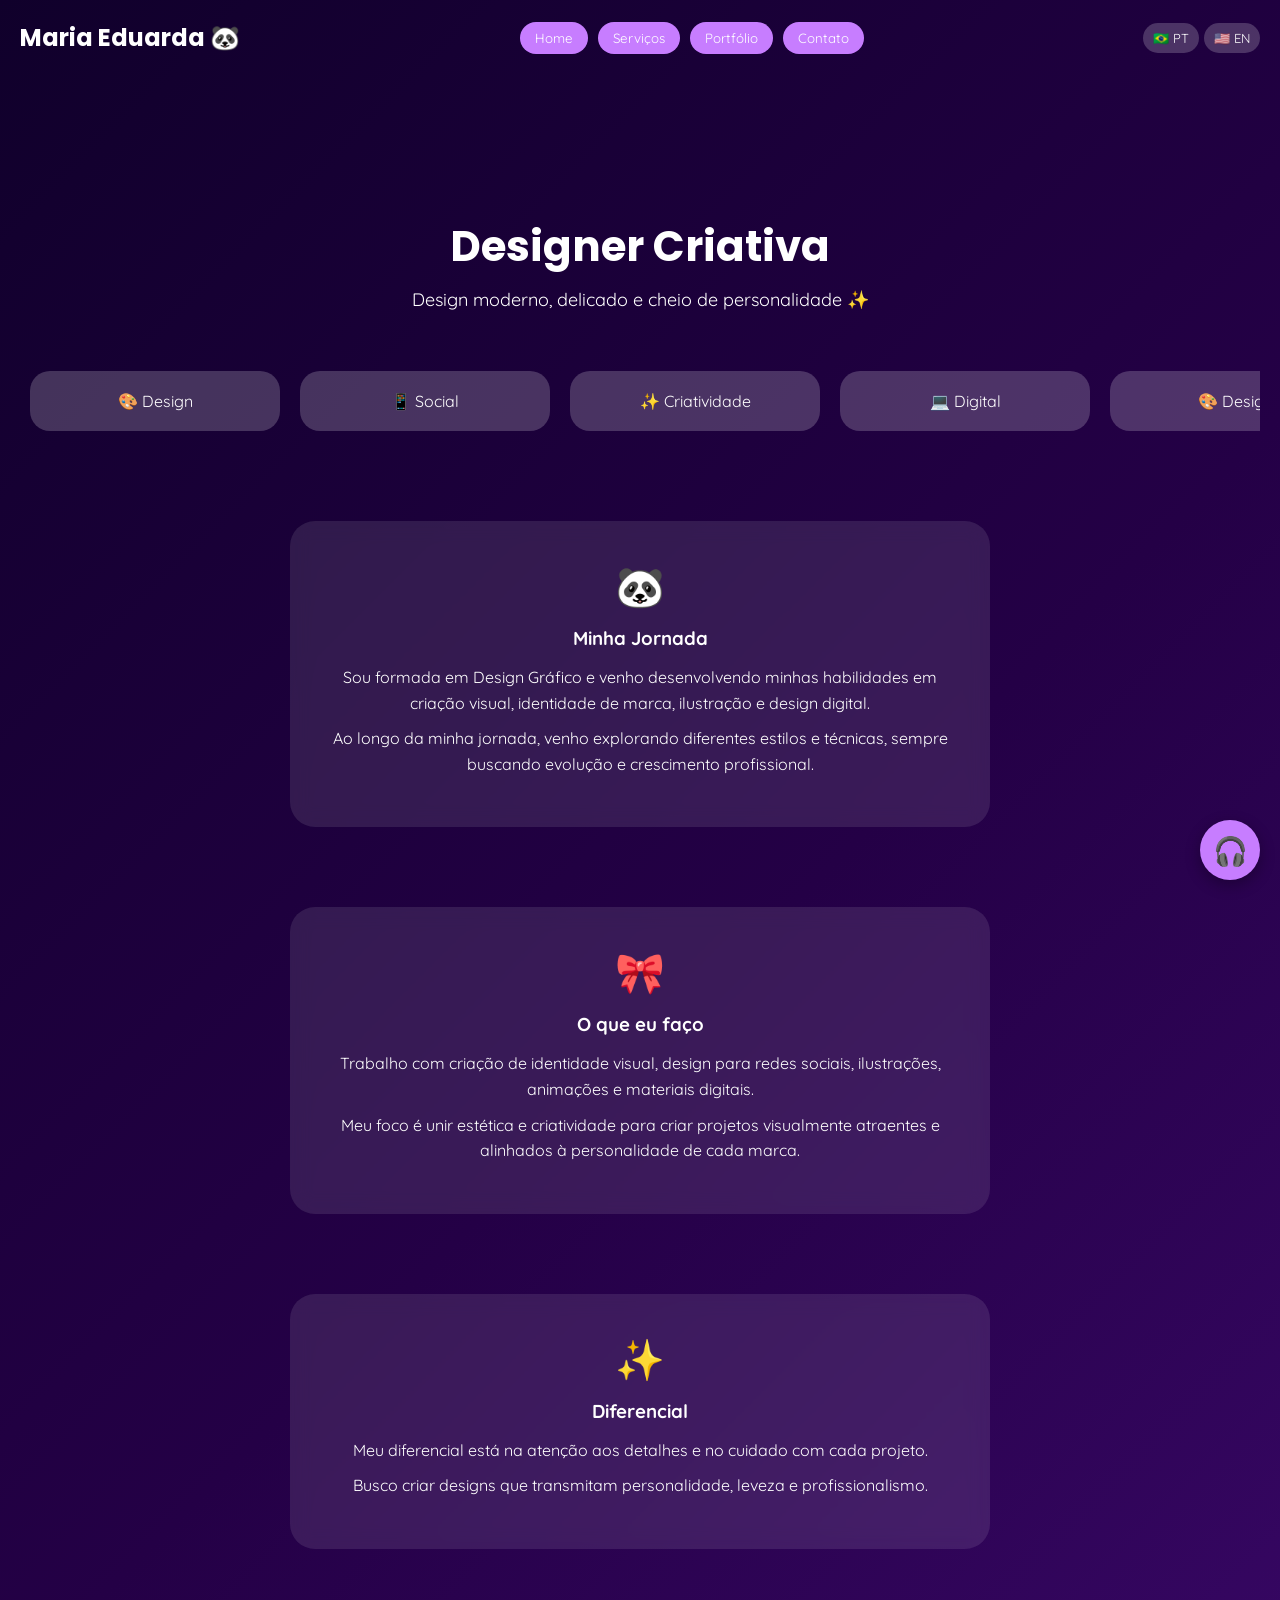
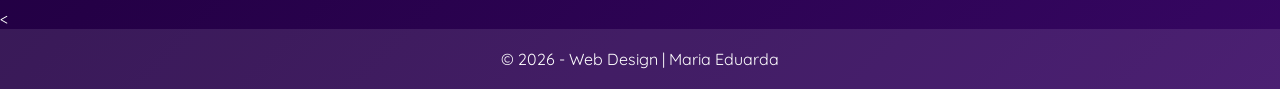
==== commit 6596376e: "Add files via upload" ====
--- a/index.html
+++ b/index.html
@@ -683,6 +683,52 @@
 
   </div>
 
+<!-- NOVO PROJETO: VÍDEO ACADÊMICO -->
+<div class="projeto-video">
+
+  <span
+    class="categoria"
+    data-pt="PROJETO AUDIOVISUAL"
+    data-en="AUDIOVISUAL PROJECT">
+    PROJETO AUDIOVISUAL
+  </span>
+
+  <h3
+    data-pt="Projeto audiovisual"
+    data-en="Audiovisual Project">
+    Projeto audiovisual
+  </h3>
+
+  <p
+    class="texto-ilustracao"
+    data-pt="Este vídeo foi desenvolvido como parte de um trabalho acadêmico, permitindo explorar a criação audiovisual, a organização das cenas e a comunicação visual por meio do vídeo."
+    data-en="This video was created as part of an academic assignment, allowing me to explore audiovisual production, scene organization, and visual communication through video.">
+    Este vídeo foi desenvolvido como parte de um trabalho acadêmico, permitindo explorar a criação audiovisual, a organização das cenas e a comunicação visual por meio do vídeo.
+  </p>
+
+  <div class="video-academico">
+    <video controls preload="metadata">
+      <source
+        src="imagens/projeto-academico.mp4"
+        type="video/mp4">
+
+      <span
+        data-pt="Seu navegador não suporta vídeos."
+        data-en="Your browser does not support videos.">
+        Seu navegador não suporta vídeos.
+      </span>
+    </video>
+  </div>
+
+  <p
+    class="legenda-video"
+    data-pt="Projeto acadêmico apresentado para fins de portfólio."
+    data-en="Academic project presented for portfolio purposes.">
+    Projeto acadêmico apresentado para fins de portfólio.
+  </p>
+
+</div>
+
 </section>
 
 
@@ -690,37 +736,69 @@
      CONTATO
 ========================= -->
 
+<
+<!-- CONTATO -->
 <section id="contato" class="pagina fade">
 
-  <button class="voltar" onclick="voltar()">
+  <button
+    class="voltar"
+    onclick="voltar()"
+    data-pt="← Voltar"
+    data-en="← Back">
     ← Voltar
   </button>
 
-
-<h2
-  data-pt="Contato"
-  data-en="Contact">
-  Contato
-</h2>
-
-<p>
-  <span
-    data-pt="Email:"
-    data-en="Email:">
-    Email:
-  </span>
-  cepi.mariaeduarda@gmail.com
-</p>
-
-
-  <div class="banner-final">
-
-    <img
-      src="imagens/banner.png"
-      alt="Banner do portfólio"
-    >
-
-  </div>
+  <div class="contato-card">
+
+    <div class="contato-icone">🐼</div>
+
+    <h2
+      data-pt="Vamos conversar?"
+      data-en="Let's Talk!">
+      Vamos conversar?
+    </h2>
+
+    <p
+      data-pt="Gostou do meu trabalho? Entre em contato para conversarmos sobre seu projeto!"
+      data-en="Like my work? Get in touch so we can discuss your project!">
+      Gostou do meu trabalho? Entre em contato para conversarmos sobre seu projeto!
+    </p>
+
+    <div class="contato-links">
+
+      <a
+        class="contato-botao"
+        href="https://wa.me/5562991499177"
+        target="_blank"
+        rel="noopener noreferrer"
+        data-pt="💬 Fale comigo pelo WhatsApp"
+        data-en="💬 Contact me on WhatsApp">
+        💬 Fale comigo pelo WhatsApp
+      </a>
+
+      <a
+        class="contato-botao"
+        href="https://www.fiverr.com/mariaxagu/buying?source=avatar_menu_profile"
+        target="_blank"
+        rel="noopener noreferrer"
+        data-pt="🎨 Meu perfil no Fiverr"
+        data-en="🎨 My Fiverr Profile">
+        🎨 Meu perfil no Fiverr
+      </a>
+
+    </div>
+
+    <p
+      class="contato-final"
+      data-pt="Será um prazer conhecer sua ideia e ajudar a transformá-la em um projeto visual!"
+      data-en="I'd love to hear your idea and help turn it into a visual project!">
+      Será um prazer conhecer sua ideia e ajudar a transformá-la em um projeto visual!
+    </p>
+
+  </div>
+
+</section>
+
 
 </section>
 
--- a/styles.css
+++ b/styles.css
@@ -1141,4 +1141,135 @@
 
   transform: scale(1.05);
 
-}+}
+/* =========================
+   NOVA SEÇÃO DE CONTATO
+========================= */
+
+.contato-card {
+  width: 90%;
+  max-width: 750px;
+  margin: 30px auto;
+  padding: 40px 25px;
+  border-radius: 25px;
+  background: rgba(255, 255, 255, 0.12);
+  backdrop-filter: blur(10px);
+  box-shadow: 0 10px 30px rgba(0, 0, 0, 0.15);
+}
+
+.contato-icone {
+  font-size: 55px;
+  margin-bottom: 15px;
+}
+
+.contato-card h2 {
+  font-family: 'Poppins', sans-serif;
+  font-size: 32px;
+  margin-bottom: 20px;
+}
+
+.contato-card p {
+  line-height: 1.7;
+  margin-bottom: 25px;
+}
+
+.contato-links {
+  display: flex;
+  flex-direction: column;
+  align-items: center;
+  gap: 15px;
+  margin: 30px 0;
+}
+
+.contato-botao {
+  display: inline-block;
+  width: 100%;
+  max-width: 350px;
+  padding: 14px 20px;
+  border-radius: 25px;
+  background: #c77dff;
+  color: white;
+  text-decoration: none;
+  font-weight: 600;
+  transition: 0.3s;
+}
+
+.contato-botao:hover {
+  background: #e0aaff;
+  transform: translateY(-3px);
+}
+
+.contato-card .contato-final {
+  margin: 30px 0 0;
+  font-size: 14px;
+  opacity: 0.9;
+}
+
+@media (max-width: 768px) {
+  .contato-card {
+    padding: 30px 18px;
+  }
+
+  .contato-card h2 {
+    font-size: 26px;
+  }
+}
+
+/* =========================
+   PROJETO AUDIOVISUAL
+========================= */
+
+.projeto-video {
+  width: 90%;
+  max-width: 1000px;
+  margin: 70px auto;
+  padding: 35px 25px;
+  border-radius: 25px;
+  background: rgba(255, 255, 255, 0.10);
+  backdrop-filter: blur(10px);
+}
+
+.projeto-video h3 {
+  font-family: 'Poppins', sans-serif;
+  font-size: 30px;
+  margin: 15px 0;
+}
+
+.projeto-video .categoria {
+  display: inline-block;
+  margin-bottom: 10px;
+}
+
+.video-academico {
+  width: 100%;
+  max-width: 850px;
+  margin: 30px auto 15px;
+  padding: 12px;
+  border-radius: 20px;
+  background: rgba(255, 255, 255, 0.08);
+}
+
+.video-academico video {
+  display: block;
+  width: 100%;
+  max-height: 600px;
+  border-radius: 15px;
+}
+
+.legenda-video {
+  font-size: 13px;
+  opacity: 0.85;
+  margin-top: 15px;
+  line-height: 1.6;
+}
+
+@media (max-width: 768px) {
+  .projeto-video {
+    width: 92%;
+    padding: 25px 15px;
+  }
+
+  .projeto-video h3 {
+    font-size: 24px;
+  }
+}
